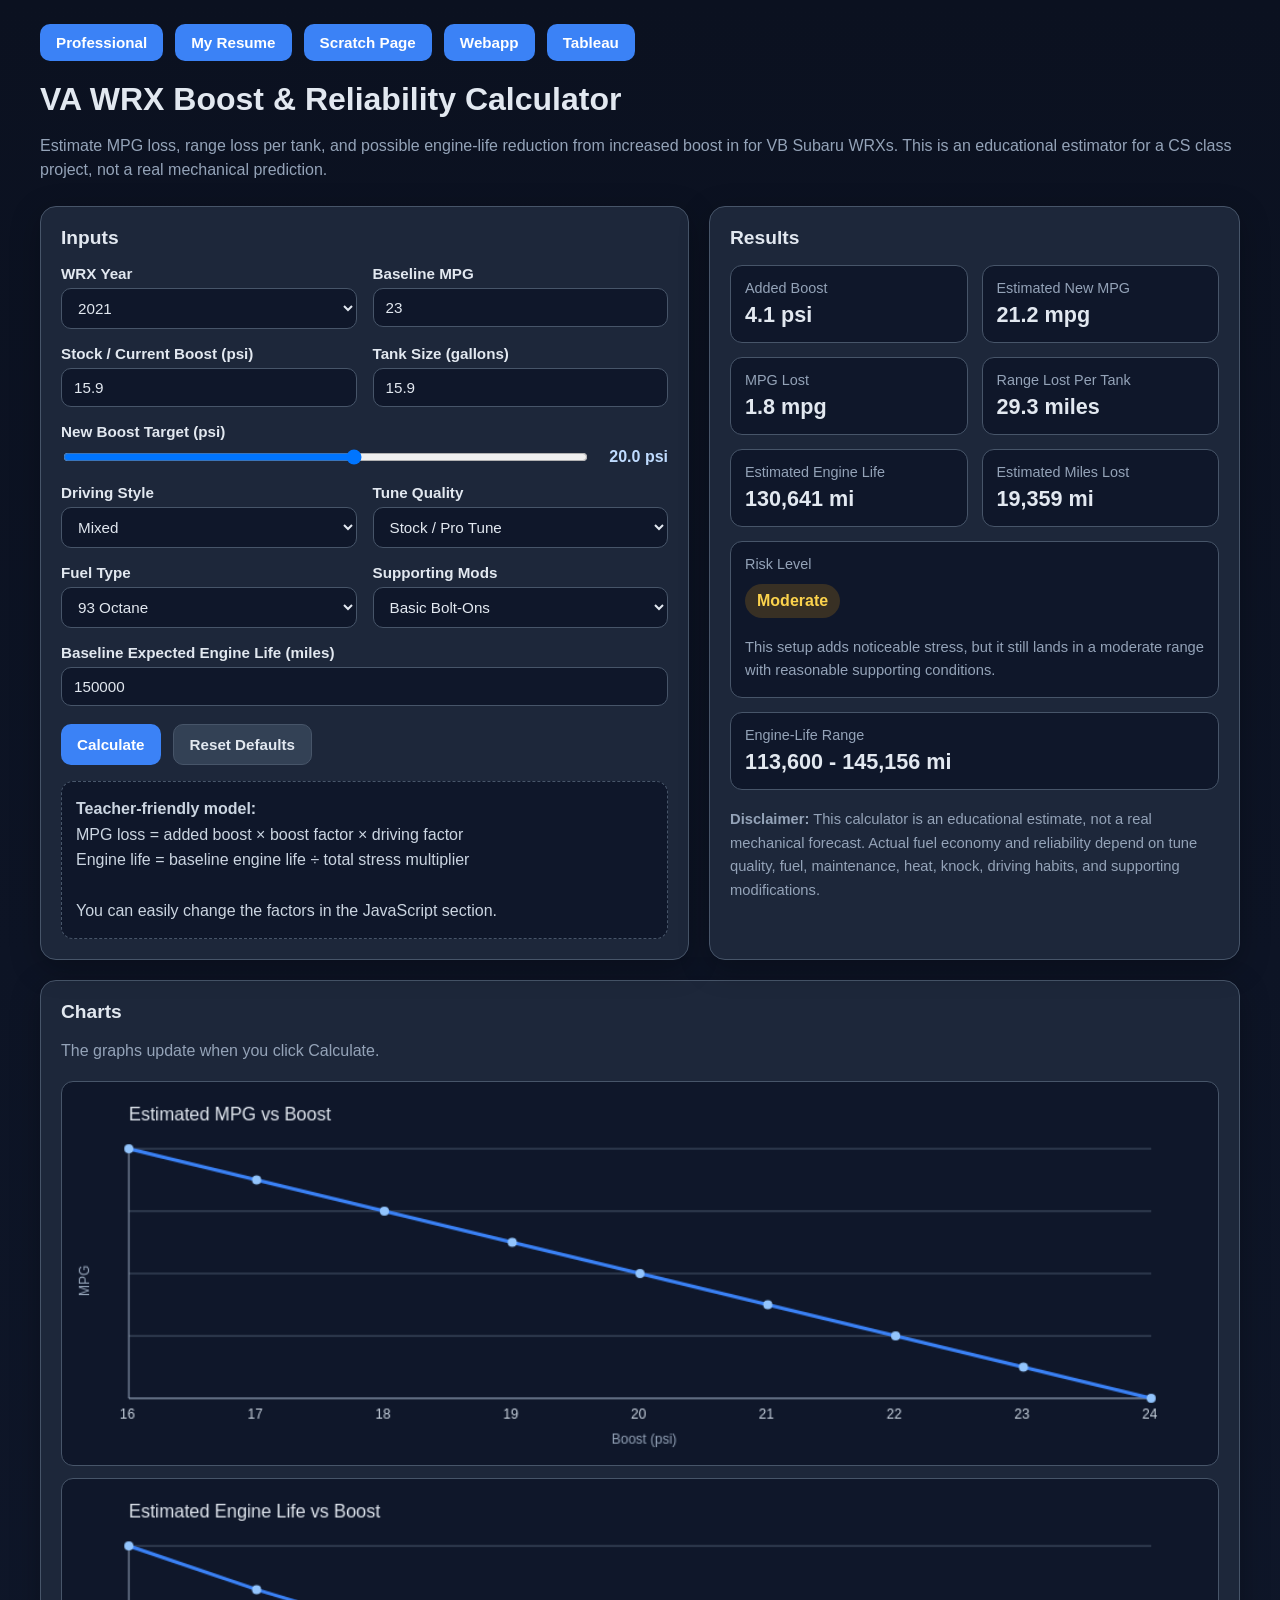
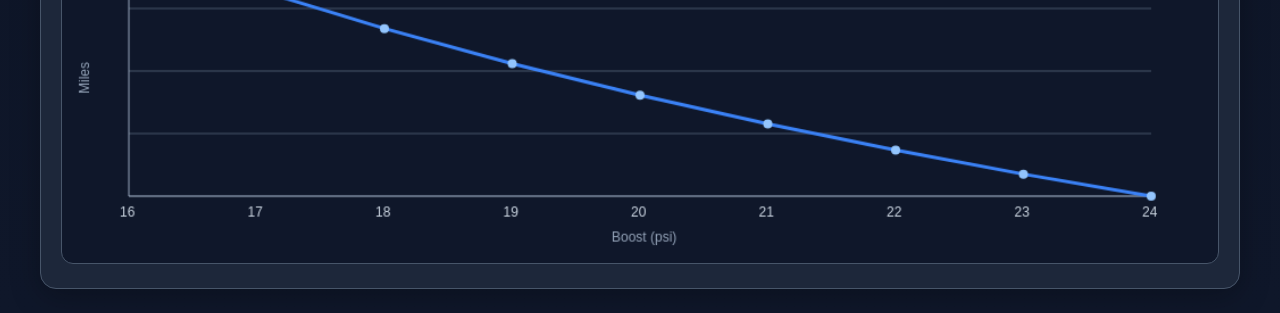
==== webapp.html @ c3db2ddc "Add files via upload" ====
<!DOCTYPE html>
<html lang="en">
<head>
  <meta charset="UTF-8" />
  <meta name="viewport" content="width=device-width, initial-scale=1.0" />
  <title>VA WRX Boost Cost Calculator</title>
  <link rel="stylesheet" href="css/mycustomstyles_2.css">
  <style>
    :root {
      --bg: #0f172a;
      --panel: #1e293b;
      --panel-2: #334155;
      --text: #e2e8f0;
      --muted: #94a3b8;
      --accent: #3b82f6;
      --good: #22c55e;
      --warn: #f59e0b;
      --bad: #ef4444;
      --border: #475569;
    }

    * {
      box-sizing: border-box;
    }

    body {
      margin: 0;
      font-family: Arial, Helvetica, sans-serif;
      background: linear-gradient(180deg, #0b1120, #0f172a);
      color: var(--text);
      padding: 24px;
    }

    .container {
      max-width: 1200px;
      margin: 0 auto;
    }

    h1 {
      margin: 0 0 8px;
      font-size: 2rem;
    }

    .subtitle {
      color: var(--muted);
      margin-bottom: 24px;
      line-height: 1.5;
    }

    .grid {
      display: grid;
      grid-template-columns: 1.1fr 0.9fr;
      gap: 20px;
    }

    .card {
      background: rgba(30, 41, 59, 0.95);
      border: 1px solid var(--border);
      border-radius: 16px;
      padding: 20px;
      box-shadow: 0 8px 30px rgba(0, 0, 0, 0.25);
    }

    .card h2 {
      margin-top: 0;
      font-size: 1.2rem;
    }

    .form-grid {
      display: grid;
      grid-template-columns: 1fr 1fr;
      gap: 16px;
    }

    label {
      display: block;
      font-weight: bold;
      margin-bottom: 6px;
      font-size: 0.95rem;
    }

    input, select {
      width: 100%;
      padding: 10px 12px;
      border-radius: 10px;
      border: 1px solid var(--border);
      background: #0f172a;
      color: var(--text);
      font-size: 0.95rem;
    }

    input[type="range"] {
      padding: 0;
    }

    .full-width {
      grid-column: 1 / -1;
    }

    .range-wrap {
      display: grid;
      grid-template-columns: 1fr auto;
      gap: 12px;
      align-items: center;
    }

    .range-value {
      min-width: 70px;
      text-align: right;
      font-weight: bold;
      color: #bfdbfe;
    }

    .button-row {
      display: flex;
      gap: 12px;
      margin-top: 18px;
      flex-wrap: wrap;
    }

    button {
      border: none;
      border-radius: 10px;
      padding: 11px 16px;
      font-size: 0.95rem;
      cursor: pointer;
      font-weight: bold;
    }

    .primary {
      background: var(--accent);
      color: white;
    }

    .secondary {
      background: var(--panel-2);
      color: var(--text);
      border: 1px solid var(--border);
    }

    .results-grid {
      display: grid;
      grid-template-columns: 1fr 1fr;
      gap: 14px;
    }

    .result-box {
      background: #0f172a;
      border: 1px solid var(--border);
      border-radius: 12px;
      padding: 14px;
    }

    .result-label {
      color: var(--muted);
      font-size: 0.9rem;
      margin-bottom: 6px;
    }

    .result-value {
      font-size: 1.35rem;
      font-weight: bold;
    }

    .risk-pill {
      display: inline-block;
      padding: 8px 12px;
      border-radius: 999px;
      font-weight: bold;
      margin-top: 6px;
    }

    .risk-low { background: rgba(34, 197, 94, 0.18); color: #86efac; }
    .risk-moderate { background: rgba(245, 158, 11, 0.18); color: #fcd34d; }
    .risk-high { background: rgba(249, 115, 22, 0.18); color: #fdba74; }
    .risk-severe { background: rgba(239, 68, 68, 0.18); color: #fca5a5; }

    .chart-card {
      margin-top: 20px;
    }

    canvas {
      width: 100%;
      background: #0f172a;
      border: 1px solid var(--border);
      border-radius: 12px;
      padding: 10px;
      margin-top: 8px;
    }

    .note {
      margin-top: 18px;
      color: var(--muted);
      line-height: 1.6;
      font-size: 0.92rem;
    }

    .formula {
      margin-top: 16px;
      padding: 14px;
      border-radius: 12px;
      background: rgba(15, 23, 42, 0.9);
      border: 1px dashed var(--border);
      color: #cbd5e1;
      line-height: 1.6;
    }

    @media (max-width: 900px) {
      .grid,
      .form-grid,
      .results-grid {
        grid-template-columns: 1fr;
      }
    }

    .nav-buttons {
    display: flex;
    gap: 12px;
    margin-bottom: 20px;
    }

    .nav-btn {
    background: #3b82f6;
    color: white;
    border: none;
    padding: 10px 16px;
    border-radius: 10px;
    font-weight: bold;
    cursor: pointer;
    transition: 0.2s;
    }

    .nav-btn:hover {
    background: #2563eb;
    transform: translateY(-2px);
    }


  </style>
</head>
<body>
  <div class="container">
    <div class="nav-buttons">
        <a href="index.html">
            <button class="nav-btn">Professional</button>            
        </a>

        <a href="myresume.html">
            <button class="nav-btn">My Resume</button>
        </a>

        <a href="Scratch.html">
            <button class="nav-btn">Scratch Page</button>
        </a>

        <a href="#">
            <button class="nav-btn">Webapp</button>
        </a>

        <a href="tableau_page.html">
             <button class="nav-btn">Tableau</button>
        </a>

        
        <br><br>
    </div>
    <h1>VA WRX Boost & Reliability Calculator</h1>
    <p class="subtitle">
      Estimate MPG loss, range loss per tank, and possible engine-life reduction from increased boost in for VB Subaru WRXs.
      This is an educational estimator for a CS class project, not a real mechanical prediction.
    </p>

    <div class="grid">
      <section class="card">
        <h2>Inputs</h2>
        <div class="form-grid">
          <div>
            <label for="year">WRX Year</label>
            <select id="year">
              <option value="2015">2015</option>
              <option value="2016">2016</option>
              <option value="2017">2017</option>
              <option value="2018">2018</option>
              <option value="2019">2019</option>
              <option value="2020">2020</option>
              <option value="2021" selected>2021</option>
            </select>
          </div>

          <div>
            <label for="baselineMpg">Baseline MPG</label>
            <input id="baselineMpg" type="number" step="0.1" value="23" />
          </div>

          <div>
            <label for="stockBoost">Stock / Current Boost (psi)</label>
            <input id="stockBoost" type="number" step="0.1" value="15.9" />
          </div>

          <div>
            <label for="tankSize">Tank Size (gallons)</label>
            <input id="tankSize" type="number" step="0.1" value="15.9" />
          </div>

          <div class="full-width">
            <label for="newBoost">New Boost Target (psi)</label>
            <div class="range-wrap">
              <input id="newBoost" type="range" min="10" max="28" step="0.1" value="20" />
              <div class="range-value"><span id="newBoostValue">20.0</span> psi</div>
            </div>
          </div>

          <div>
            <label for="drivingStyle">Driving Style</label>
            <select id="drivingStyle">
              <option value="conservative">Conservative</option>
              <option value="mixed" selected>Mixed</option>
              <option value="aggressive">Aggressive</option>
            </select>
          </div>

          <div>
            <label for="tuneQuality">Tune Quality</label>
            <select id="tuneQuality">
              <option value="protune" selected>Stock / Pro Tune</option>
              <option value="ots">OTS Tune</option>
              <option value="aggressive">Aggressive / Questionable Tune</option>
            </select>
          </div>

          <div>
            <label for="fuelType">Fuel Type</label>
            <select id="fuelType">
              <option value="91">91 Octane</option>
              <option value="93" selected>93 Octane</option>
              <option value="e30">E30 Blend</option>
            </select>
          </div>

          <div>
            <label for="supportMods">Supporting Mods</label>
            <select id="supportMods">
              <option value="none">None</option>
              <option value="basic" selected>Basic Bolt-Ons</option>
              <option value="full">Intercooler / Fueling Support</option>
            </select>
          </div>

          <div class="full-width">
            <label for="baseLife">Baseline Expected Engine Life (miles)</label>
            <input id="baseLife" type="number" step="1000" value="150000" />
          </div>
        </div>

        <div class="button-row">
          <button class="primary" onclick="calculate()">Calculate</button>
          <button class="secondary" onclick="resetDefaults()">Reset Defaults</button>
        </div>

        <div class="formula">
          <strong>Teacher-friendly model:</strong><br>
          MPG loss = added boost × boost factor × driving factor<br>
          Engine life = baseline engine life ÷ total stress multiplier<br><br>
          You can easily change the factors in the JavaScript section.
        </div>
      </section>

      <section class="card">
        <h2>Results</h2>
        <div class="results-grid">
          <div class="result-box">
            <div class="result-label">Added Boost</div>
            <div class="result-value" id="addedBoostOut">4.1 psi</div>
          </div>

          <div class="result-box">
            <div class="result-label">Estimated New MPG</div>
            <div class="result-value" id="newMpgOut">21.2 mpg</div>
          </div>

          <div class="result-box">
            <div class="result-label">MPG Lost</div>
            <div class="result-value" id="mpgLossOut">1.8 mpg</div>
          </div>

          <div class="result-box">
            <div class="result-label">Range Lost Per Tank</div>
            <div class="result-value" id="rangeLossOut">29.3 miles</div>
          </div>

          <div class="result-box">
            <div class="result-label">Estimated Engine Life</div>
            <div class="result-value" id="lifeOut">121,000 mi</div>
          </div>

          <div class="result-box">
            <div class="result-label">Estimated Miles Lost</div>
            <div class="result-value" id="milesLostOut">29,000 mi</div>
          </div>
        </div>

        <div class="result-box" style="margin-top:14px;">
          <div class="result-label">Risk Level</div>
          <div id="riskPill" class="risk-pill risk-moderate">Moderate</div>
          <div class="note" id="summaryText">
            This setup increases operating stress, but the reliability estimate stays in a moderate range with decent supporting conditions.
          </div>
        </div>

        <div class="result-box" style="margin-top:14px;">
          <div class="result-label">Engine-Life Range</div>
          <div class="result-value" id="lifeRangeOut">112,000 - 130,000 mi</div>
        </div>

        <div class="note">
          <strong>Disclaimer:</strong> This calculator is an educational estimate, not a real mechanical forecast.
          Actual fuel economy and reliability depend on tune quality, fuel, maintenance, heat, knock, driving habits,
          and supporting modifications.
        </div>
      </section>
    </div>

    <section class="card chart-card">
      <h2>Charts</h2>
      <p class="subtitle" style="margin-bottom:10px;">The graphs update when you click Calculate.</p>
      <canvas id="mpgChart" width="1000" height="320"></canvas>
      <canvas id="lifeChart" width="1000" height="320"></canvas>
    </section>
  </div>

  <script>
    const yearDefaults = {
      2015: { mpg: 24, boost: 15.9, tank: 15.9 },
      2016: { mpg: 23, boost: 15.9, tank: 15.9 },
      2017: { mpg: 23, boost: 15.9, tank: 15.9 },
      2018: { mpg: 23, boost: 15.9, tank: 15.9 },
      2019: { mpg: 23, boost: 15.9, tank: 15.9 },
      2020: { mpg: 23, boost: 15.9, tank: 15.9 },
      2021: { mpg: 23, boost: 15.9, tank: 15.9 }
    };

    document.getElementById('year').addEventListener('change', applyYearDefaults);
    document.getElementById('newBoost').addEventListener('input', () => {
      document.getElementById('newBoostValue').textContent = Number(document.getElementById('newBoost').value).toFixed(1);
    });

    function applyYearDefaults() {
      const year = document.getElementById('year').value;
      const preset = yearDefaults[year];
      document.getElementById('baselineMpg').value = preset.mpg;
      document.getElementById('stockBoost').value = preset.boost;
      document.getElementById('tankSize').value = preset.tank;
      calculate();
    }

    function resetDefaults() {
      document.getElementById('year').value = '2021';
      document.getElementById('baselineMpg').value = 23;
      document.getElementById('stockBoost').value = 15.9;
      document.getElementById('newBoost').value = 20;
      document.getElementById('newBoostValue').textContent = '20.0';
      document.getElementById('tankSize').value = 15.9;
      document.getElementById('drivingStyle').value = 'mixed';
      document.getElementById('tuneQuality').value = 'protune';
      document.getElementById('fuelType').value = '93';
      document.getElementById('supportMods').value = 'basic';
      document.getElementById('baseLife').value = 150000;
      calculate();
    }

    function getDrivingFactor(style) {
      if (style === 'conservative') return { mpg: 0.8, stress: 0.95 };
      if (style === 'aggressive') return { mpg: 1.35, stress: 1.2 };
      return { mpg: 1.0, stress: 1.0 };
    }

    function getTuneFactor(tune) {
      if (tune === 'protune') return 0.95;
      if (tune === 'aggressive') return 1.2;
      return 1.05;
    }

    function getFuelFactor(fuel) {
      if (fuel === '93') return 0.97;
      if (fuel === 'e30') return 0.94;
      return 1.0;
    }

    function getSupportFactor(mods) {
      if (mods === 'none') return 1.1;
      if (mods === 'full') return 0.93;
      return 1.0;
    }

    function calculateEstimate(boostValue) {
      const baselineMpg = Number(document.getElementById('baselineMpg').value);
      const stockBoost = Number(document.getElementById('stockBoost').value);
      const tankSize = Number(document.getElementById('tankSize').value);
      const drivingStyle = document.getElementById('drivingStyle').value;
      const tuneQuality = document.getElementById('tuneQuality').value;
      const fuelType = document.getElementById('fuelType').value;
      const supportMods = document.getElementById('supportMods').value;
      const baseLife = Number(document.getElementById('baseLife').value);

      const addedBoost = Math.max(0, boostValue - stockBoost);

      const boostFactor = 0.45;
      const driving = getDrivingFactor(drivingStyle);
      const mpgLoss = addedBoost * boostFactor * driving.mpg;
      const newMpg = Math.max(5, baselineMpg - mpgLoss);

      const oldRange = baselineMpg * tankSize;
      const newRange = newMpg * tankSize;
      const rangeLost = oldRange - newRange;

      const boostStress = 1 + (addedBoost * 0.06);
      const tuneFactor = getTuneFactor(tuneQuality);
      const fuelFactor = getFuelFactor(fuelType);
      const supportFactor = getSupportFactor(supportMods);
      const totalStress = boostStress * driving.stress * tuneFactor * fuelFactor * supportFactor;

      const expectedLife = Math.max(10000, baseLife / totalStress);
      const bestCaseLife = Math.max(10000, baseLife / (totalStress * 0.9));
      const worstCaseLife = Math.max(10000, baseLife / (totalStress * 1.15));
      const milesLost = Math.max(0, baseLife - expectedLife);

      return {
        addedBoost,
        mpgLoss,
        newMpg,
        rangeLost,
        expectedLife,
        bestCaseLife,
        worstCaseLife,
        milesLost,
        totalStress
      };
    }

    function formatNumber(value) {
      return Number(value).toLocaleString(undefined, { maximumFractionDigits: 0 });
    }

    function getRisk(totalStress) {
      if (totalStress < 1.1) {
        return {
          label: 'Low',
          className: 'risk-low',
          text: 'This setup stays close to baseline assumptions and appears relatively low risk in this model.'
        };
      }
      if (totalStress < 1.3) {
        return {
          label: 'Moderate',
          className: 'risk-moderate',
          text: 'This setup adds noticeable stress, but it still lands in a moderate range with reasonable supporting conditions.'
        };
      }
      if (totalStress < 1.55) {
        return {
          label: 'High',
          className: 'risk-high',
          text: 'This setup significantly increases modeled stress and may reduce long-term reliability without excellent tuning and maintenance.'
        };
      }
      return {
        label: 'Severe',
        className: 'risk-severe',
        text: 'This setup greatly increases modeled stress and suggests a major reliability penalty in this estimate.'
      };
    }

    function calculate() {
      const newBoost = Number(document.getElementById('newBoost').value);
      const result = calculateEstimate(newBoost);

      document.getElementById('addedBoostOut').textContent = result.addedBoost.toFixed(1) + ' psi';
      document.getElementById('newMpgOut').textContent = result.newMpg.toFixed(1) + ' mpg';
      document.getElementById('mpgLossOut').textContent = result.mpgLoss.toFixed(1) + ' mpg';
      document.getElementById('rangeLossOut').textContent = result.rangeLost.toFixed(1) + ' miles';
      document.getElementById('lifeOut').textContent = formatNumber(result.expectedLife) + ' mi';
      document.getElementById('milesLostOut').textContent = formatNumber(result.milesLost) + ' mi';
      document.getElementById('lifeRangeOut').textContent =
        formatNumber(result.worstCaseLife) + ' - ' + formatNumber(result.bestCaseLife) + ' mi';

      const risk = getRisk(result.totalStress);
      const pill = document.getElementById('riskPill');
      pill.textContent = risk.label;
      pill.className = 'risk-pill ' + risk.className;
      document.getElementById('summaryText').textContent = risk.text;

      drawCharts();
    }

    function drawLineChart(canvasId, values, label, suffix) {
      const canvas = document.getElementById(canvasId);
      const ctx = canvas.getContext('2d');
      const w = canvas.width;
      const h = canvas.height;
      const padding = 50;

      ctx.clearRect(0, 0, w, h);
      ctx.fillStyle = '#0f172a';
      ctx.fillRect(0, 0, w, h);

      const minY = Math.min(...values.map(v => v.y));
      const maxY = Math.max(...values.map(v => v.y));
      const yRange = Math.max(1, maxY - minY);

      ctx.strokeStyle = '#475569';
      ctx.lineWidth = 1;

      for (let i = 0; i < 5; i++) {
        const y = padding + ((h - padding * 2) / 4) * i;
        ctx.beginPath();
        ctx.moveTo(padding, y);
        ctx.lineTo(w - padding, y);
        ctx.stroke();
      }

      ctx.beginPath();
      ctx.moveTo(padding, padding);
      ctx.lineTo(padding, h - padding);
      ctx.lineTo(w - padding, h - padding);
      ctx.strokeStyle = '#94a3b8';
      ctx.stroke();

      ctx.beginPath();
      values.forEach((point, index) => {
        const x = padding + (index / (values.length - 1)) * (w - padding * 2);
        const y = h - padding - ((point.y - minY) / yRange) * (h - padding * 2);
        if (index === 0) ctx.moveTo(x, y);
        else ctx.lineTo(x, y);
      });
      ctx.strokeStyle = '#3b82f6';
      ctx.lineWidth = 3;
      ctx.stroke();

      ctx.fillStyle = '#e2e8f0';
      ctx.font = '16px Arial';
      ctx.fillText(label, padding, 25);

      ctx.font = '12px Arial';
      values.forEach((point, index) => {
        const x = padding + (index / (values.length - 1)) * (w - padding * 2);
        const y = h - padding - ((point.y - minY) / yRange) * (h - padding * 2);

        ctx.beginPath();
        ctx.arc(x, y, 4, 0, Math.PI * 2);
        ctx.fillStyle = '#93c5fd';
        ctx.fill();

        ctx.fillStyle = '#cbd5e1';
        ctx.fillText(point.x.toFixed(0), x - 8, h - padding + 18);
      });

      ctx.fillStyle = '#94a3b8';
      ctx.fillText('Boost (psi)', w / 2 - 25, h - 10);
      ctx.save();
      ctx.translate(15, h / 2 + 20);
      ctx.rotate(-Math.PI / 2);
      ctx.fillText(suffix, 0, 0);
      ctx.restore();
    }

    function drawCharts() {
      const stockBoost = Number(document.getElementById('stockBoost').value);
      const points = [];

      for (let psi = stockBoost; psi <= stockBoost + 8; psi += 1) {
        const result = calculateEstimate(psi);
        points.push({ psi, mpg: result.newMpg, life: result.expectedLife });
      }

      drawLineChart(
        'mpgChart',
        points.map(p => ({ x: p.psi, y: p.mpg })),
        'Estimated MPG vs Boost',
        'MPG'
      );

      drawLineChart(
        'lifeChart',
        points.map(p => ({ x: p.psi, y: p.life })),
        'Estimated Engine Life vs Boost',
        'Miles'
      );
    }

    calculate();
  </script>
</body>
</html>
---- css/mycustomstyles_2.css ----
.aquabackground{
    background: rgb(136, 250, 250);
}

.headspace{
    top: 5px;
    left: 5px;
}

.menubox{
    border-width: 1px;
    border-style: solid;
    padding: 3px 5px;
    background-color: #cccccc;

    text-decoration: none;
    font-weight: bold;
}

.bold{
    font-weight: bolder;
}

.italic{
    font-style: italic;
}

.fantasyfont{
    font-family: cursive;
}

.introparagraph{
    font-size: 20px;
    font-family: 'Times New Roman', Times, serif;
}

.centertext{
    text-align: center;
}

.mainparagraph{
    font-size: 15px;
    margin-left: 120px;
    margin-right: 120px;
    color: grey;
}

.header{
    height: 20px;
    background-color: grey;
    padding: 12px 5px;
}

.leftmenu{
    top: 60px;
    left: 8px;
    width: 100px;
    border: solid;
    background-color: grey;
}

.maintextarea{
    top: 25px;
    left: 400px;
}

.common{
    position: absolute;
}

.footer{
    top: 164px;
    left: 8px;
    width: 100px;
    border: solid;
    background-color: grey;
    
}

.centerYouTube{
    display: flex;
    justify-content: center;
}
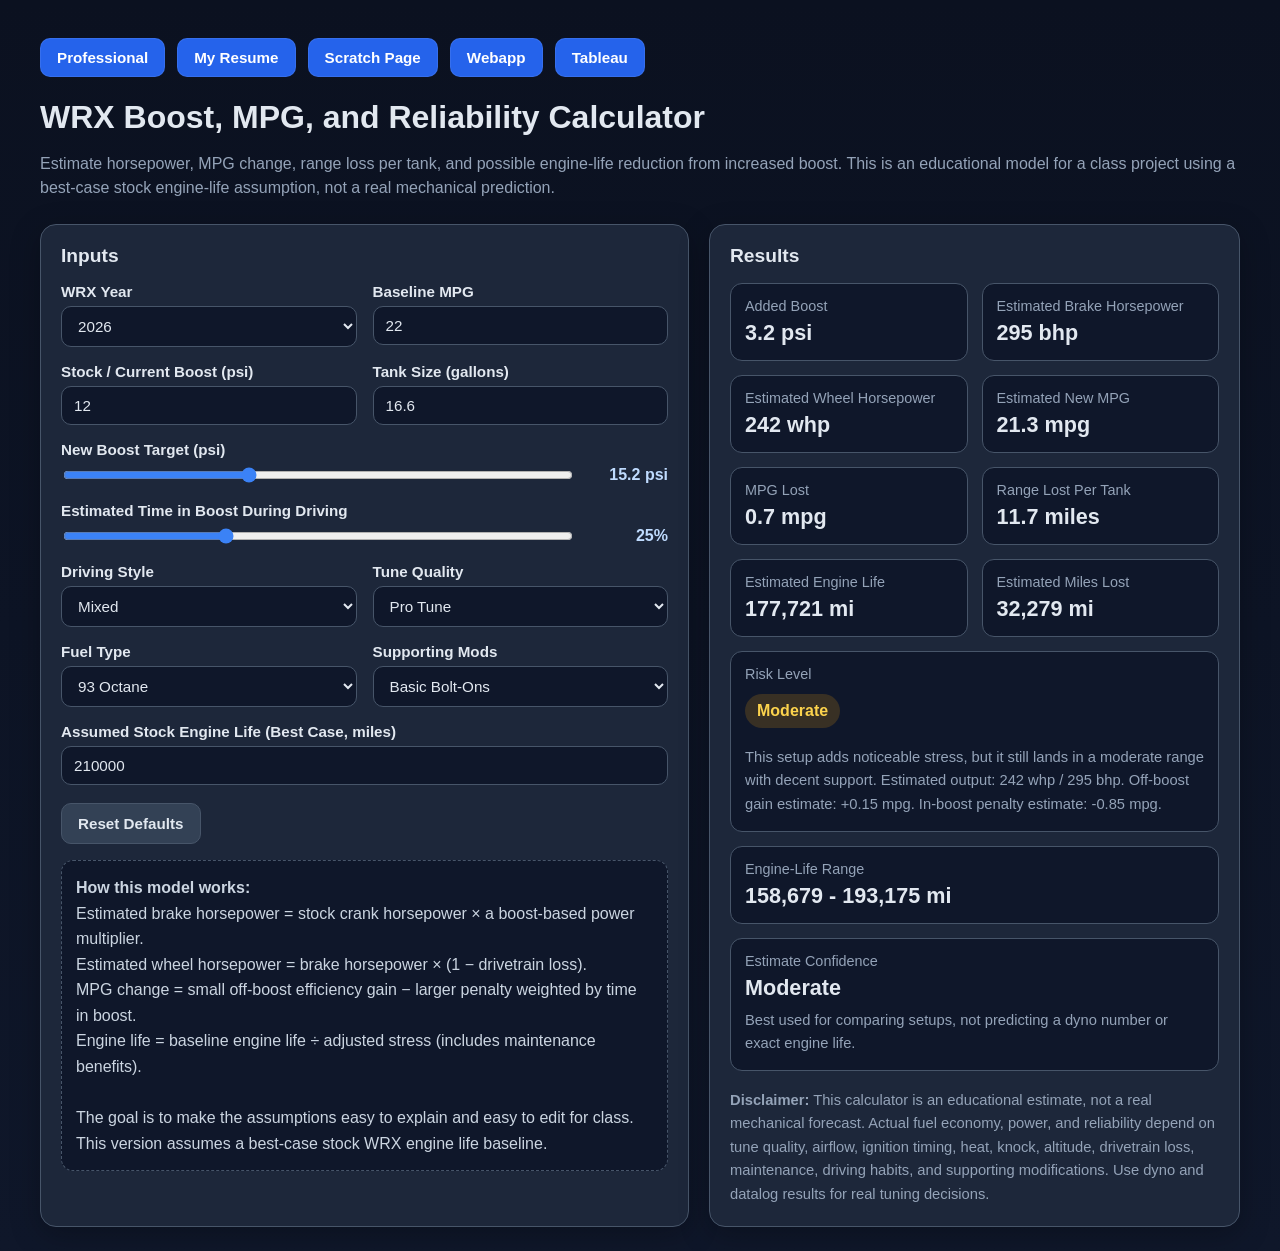
==== commit 217eac58: "Add files via upload" ====
--- a/webapp.html
+++ b/webapp.html
@@ -1,693 +1,846 @@
-<!DOCTYPE html>
-<html lang="en">
-<head>
-  <meta charset="UTF-8" />
-  <meta name="viewport" content="width=device-width, initial-scale=1.0" />
-  <title>VA WRX Boost Cost Calculator</title>
-  <link rel="stylesheet" href="css/mycustomstyles_2.css">
-  <style>
-    :root {
-      --bg: #0f172a;
-      --panel: #1e293b;
-      --panel-2: #334155;
-      --text: #e2e8f0;
-      --muted: #94a3b8;
-      --accent: #3b82f6;
-      --good: #22c55e;
-      --warn: #f59e0b;
-      --bad: #ef4444;
-      --border: #475569;
-    }
-
-    * {
-      box-sizing: border-box;
-    }
-
-    body {
-      margin: 0;
-      font-family: Arial, Helvetica, sans-serif;
-      background: linear-gradient(180deg, #0b1120, #0f172a);
-      color: var(--text);
-      padding: 24px;
-    }
-
-    .container {
-      max-width: 1200px;
-      margin: 0 auto;
-    }
-
-    h1 {
-      margin: 0 0 8px;
-      font-size: 2rem;
-    }
-
-    .subtitle {
-      color: var(--muted);
-      margin-bottom: 24px;
-      line-height: 1.5;
-    }
-
-    .grid {
-      display: grid;
-      grid-template-columns: 1.1fr 0.9fr;
-      gap: 20px;
-    }
-
-    .card {
-      background: rgba(30, 41, 59, 0.95);
-      border: 1px solid var(--border);
-      border-radius: 16px;
-      padding: 20px;
-      box-shadow: 0 8px 30px rgba(0, 0, 0, 0.25);
-    }
-
-    .card h2 {
-      margin-top: 0;
-      font-size: 1.2rem;
-    }
-
-    .form-grid {
-      display: grid;
-      grid-template-columns: 1fr 1fr;
-      gap: 16px;
-    }
-
-    label {
-      display: block;
-      font-weight: bold;
-      margin-bottom: 6px;
-      font-size: 0.95rem;
-    }
-
-    input, select {
-      width: 100%;
-      padding: 10px 12px;
-      border-radius: 10px;
-      border: 1px solid var(--border);
-      background: #0f172a;
-      color: var(--text);
-      font-size: 0.95rem;
-    }
-
-    input[type="range"] {
-      padding: 0;
-    }
-
-    .full-width {
-      grid-column: 1 / -1;
-    }
-
-    .range-wrap {
-      display: grid;
-      grid-template-columns: 1fr auto;
-      gap: 12px;
-      align-items: center;
-    }
-
-    .range-value {
-      min-width: 70px;
-      text-align: right;
-      font-weight: bold;
-      color: #bfdbfe;
-    }
-
-    .button-row {
-      display: flex;
-      gap: 12px;
-      margin-top: 18px;
-      flex-wrap: wrap;
-    }
-
-    button {
-      border: none;
-      border-radius: 10px;
-      padding: 11px 16px;
-      font-size: 0.95rem;
-      cursor: pointer;
-      font-weight: bold;
-    }
-
-    .primary {
-      background: var(--accent);
-      color: white;
-    }
-
-    .secondary {
-      background: var(--panel-2);
-      color: var(--text);
-      border: 1px solid var(--border);
-    }
-
-    .results-grid {
-      display: grid;
-      grid-template-columns: 1fr 1fr;
-      gap: 14px;
-    }
-
-    .result-box {
-      background: #0f172a;
-      border: 1px solid var(--border);
-      border-radius: 12px;
-      padding: 14px;
-    }
-
-    .result-label {
-      color: var(--muted);
-      font-size: 0.9rem;
-      margin-bottom: 6px;
-    }
-
-    .result-value {
-      font-size: 1.35rem;
-      font-weight: bold;
-    }
-
-    .risk-pill {
-      display: inline-block;
-      padding: 8px 12px;
-      border-radius: 999px;
-      font-weight: bold;
-      margin-top: 6px;
-    }
-
-    .risk-low { background: rgba(34, 197, 94, 0.18); color: #86efac; }
-    .risk-moderate { background: rgba(245, 158, 11, 0.18); color: #fcd34d; }
-    .risk-high { background: rgba(249, 115, 22, 0.18); color: #fdba74; }
-    .risk-severe { background: rgba(239, 68, 68, 0.18); color: #fca5a5; }
-
-    .chart-card {
-      margin-top: 20px;
-    }
-
-    canvas {
-      width: 100%;
-      background: #0f172a;
-      border: 1px solid var(--border);
-      border-radius: 12px;
-      padding: 10px;
-      margin-top: 8px;
-    }
-
-    .note {
-      margin-top: 18px;
-      color: var(--muted);
-      line-height: 1.6;
-      font-size: 0.92rem;
-    }
-
-    .formula {
-      margin-top: 16px;
-      padding: 14px;
-      border-radius: 12px;
-      background: rgba(15, 23, 42, 0.9);
-      border: 1px dashed var(--border);
-      color: #cbd5e1;
-      line-height: 1.6;
-    }
-
-    @media (max-width: 900px) {
-      .grid,
-      .form-grid,
-      .results-grid {
-        grid-template-columns: 1fr;
-      }
-    }
-
-    .nav-buttons {
-    display: flex;
-    gap: 12px;
-    margin-bottom: 20px;
-    }
-
-    .nav-btn {
-    background: #3b82f6;
-    color: white;
-    border: none;
-    padding: 10px 16px;
-    border-radius: 10px;
-    font-weight: bold;
-    cursor: pointer;
-    transition: 0.2s;
-    }
-
-    .nav-btn:hover {
-    background: #2563eb;
-    transform: translateY(-2px);
-    }
-
-
-  </style>
-</head>
-<body>
-  <div class="container">
-    <div class="nav-buttons">
-        <a href="index.html">
-            <button class="nav-btn">Professional</button>            
-        </a>
-
-        <a href="myresume.html">
-            <button class="nav-btn">My Resume</button>
-        </a>
-
-        <a href="Scratch.html">
-            <button class="nav-btn">Scratch Page</button>
-        </a>
-
-        <a href="#">
-            <button class="nav-btn">Webapp</button>
-        </a>
-
-        <a href="tableau_page.html">
-             <button class="nav-btn">Tableau</button>
-        </a>
-
-        
-        <br><br>
-    </div>
-    <h1>VA WRX Boost & Reliability Calculator</h1>
-    <p class="subtitle">
-      Estimate MPG loss, range loss per tank, and possible engine-life reduction from increased boost in for VB Subaru WRXs.
-      This is an educational estimator for a CS class project, not a real mechanical prediction.
-    </p>
-
-    <div class="grid">
-      <section class="card">
-        <h2>Inputs</h2>
-        <div class="form-grid">
-          <div>
-            <label for="year">WRX Year</label>
-            <select id="year">
-              <option value="2015">2015</option>
-              <option value="2016">2016</option>
-              <option value="2017">2017</option>
-              <option value="2018">2018</option>
-              <option value="2019">2019</option>
-              <option value="2020">2020</option>
-              <option value="2021" selected>2021</option>
-            </select>
-          </div>
-
-          <div>
-            <label for="baselineMpg">Baseline MPG</label>
-            <input id="baselineMpg" type="number" step="0.1" value="23" />
-          </div>
-
-          <div>
-            <label for="stockBoost">Stock / Current Boost (psi)</label>
-            <input id="stockBoost" type="number" step="0.1" value="15.9" />
-          </div>
-
-          <div>
-            <label for="tankSize">Tank Size (gallons)</label>
-            <input id="tankSize" type="number" step="0.1" value="15.9" />
-          </div>
-
-          <div class="full-width">
-            <label for="newBoost">New Boost Target (psi)</label>
-            <div class="range-wrap">
-              <input id="newBoost" type="range" min="10" max="28" step="0.1" value="20" />
-              <div class="range-value"><span id="newBoostValue">20.0</span> psi</div>
-            </div>
-          </div>
-
-          <div>
-            <label for="drivingStyle">Driving Style</label>
-            <select id="drivingStyle">
-              <option value="conservative">Conservative</option>
-              <option value="mixed" selected>Mixed</option>
-              <option value="aggressive">Aggressive</option>
-            </select>
-          </div>
-
-          <div>
-            <label for="tuneQuality">Tune Quality</label>
-            <select id="tuneQuality">
-              <option value="protune" selected>Stock / Pro Tune</option>
-              <option value="ots">OTS Tune</option>
-              <option value="aggressive">Aggressive / Questionable Tune</option>
-            </select>
-          </div>
-
-          <div>
-            <label for="fuelType">Fuel Type</label>
-            <select id="fuelType">
-              <option value="91">91 Octane</option>
-              <option value="93" selected>93 Octane</option>
-              <option value="e30">E30 Blend</option>
-            </select>
-          </div>
-
-          <div>
-            <label for="supportMods">Supporting Mods</label>
-            <select id="supportMods">
-              <option value="none">None</option>
-              <option value="basic" selected>Basic Bolt-Ons</option>
-              <option value="full">Intercooler / Fueling Support</option>
-            </select>
-          </div>
-
-          <div class="full-width">
-            <label for="baseLife">Baseline Expected Engine Life (miles)</label>
-            <input id="baseLife" type="number" step="1000" value="150000" />
-          </div>
-        </div>
-
-        <div class="button-row">
-          <button class="primary" onclick="calculate()">Calculate</button>
-          <button class="secondary" onclick="resetDefaults()">Reset Defaults</button>
-        </div>
-
-        <div class="formula">
-          <strong>Teacher-friendly model:</strong><br>
-          MPG loss = added boost × boost factor × driving factor<br>
-          Engine life = baseline engine life ÷ total stress multiplier<br><br>
-          You can easily change the factors in the JavaScript section.
-        </div>
-      </section>
-
-      <section class="card">
-        <h2>Results</h2>
-        <div class="results-grid">
-          <div class="result-box">
-            <div class="result-label">Added Boost</div>
-            <div class="result-value" id="addedBoostOut">4.1 psi</div>
-          </div>
-
-          <div class="result-box">
-            <div class="result-label">Estimated New MPG</div>
-            <div class="result-value" id="newMpgOut">21.2 mpg</div>
-          </div>
-
-          <div class="result-box">
-            <div class="result-label">MPG Lost</div>
-            <div class="result-value" id="mpgLossOut">1.8 mpg</div>
-          </div>
-
-          <div class="result-box">
-            <div class="result-label">Range Lost Per Tank</div>
-            <div class="result-value" id="rangeLossOut">29.3 miles</div>
-          </div>
-
-          <div class="result-box">
-            <div class="result-label">Estimated Engine Life</div>
-            <div class="result-value" id="lifeOut">121,000 mi</div>
-          </div>
-
-          <div class="result-box">
-            <div class="result-label">Estimated Miles Lost</div>
-            <div class="result-value" id="milesLostOut">29,000 mi</div>
-          </div>
-        </div>
-
-        <div class="result-box" style="margin-top:14px;">
-          <div class="result-label">Risk Level</div>
-          <div id="riskPill" class="risk-pill risk-moderate">Moderate</div>
-          <div class="note" id="summaryText">
-            This setup increases operating stress, but the reliability estimate stays in a moderate range with decent supporting conditions.
-          </div>
-        </div>
-
-        <div class="result-box" style="margin-top:14px;">
-          <div class="result-label">Engine-Life Range</div>
-          <div class="result-value" id="lifeRangeOut">112,000 - 130,000 mi</div>
-        </div>
-
-        <div class="note">
-          <strong>Disclaimer:</strong> This calculator is an educational estimate, not a real mechanical forecast.
-          Actual fuel economy and reliability depend on tune quality, fuel, maintenance, heat, knock, driving habits,
-          and supporting modifications.
-        </div>
-      </section>
-    </div>
-
-    <section class="card chart-card">
-      <h2>Charts</h2>
-      <p class="subtitle" style="margin-bottom:10px;">The graphs update when you click Calculate.</p>
-      <canvas id="mpgChart" width="1000" height="320"></canvas>
-      <canvas id="lifeChart" width="1000" height="320"></canvas>
-    </section>
-  </div>
-
-  <script>
-    const yearDefaults = {
-      2015: { mpg: 24, boost: 15.9, tank: 15.9 },
-      2016: { mpg: 23, boost: 15.9, tank: 15.9 },
-      2017: { mpg: 23, boost: 15.9, tank: 15.9 },
-      2018: { mpg: 23, boost: 15.9, tank: 15.9 },
-      2019: { mpg: 23, boost: 15.9, tank: 15.9 },
-      2020: { mpg: 23, boost: 15.9, tank: 15.9 },
-      2021: { mpg: 23, boost: 15.9, tank: 15.9 }
-    };
-
-    document.getElementById('year').addEventListener('change', applyYearDefaults);
-    document.getElementById('newBoost').addEventListener('input', () => {
-      document.getElementById('newBoostValue').textContent = Number(document.getElementById('newBoost').value).toFixed(1);
-    });
-
-    function applyYearDefaults() {
-      const year = document.getElementById('year').value;
-      const preset = yearDefaults[year];
-      document.getElementById('baselineMpg').value = preset.mpg;
-      document.getElementById('stockBoost').value = preset.boost;
-      document.getElementById('tankSize').value = preset.tank;
-      calculate();
-    }
-
-    function resetDefaults() {
-      document.getElementById('year').value = '2021';
-      document.getElementById('baselineMpg').value = 23;
-      document.getElementById('stockBoost').value = 15.9;
-      document.getElementById('newBoost').value = 20;
-      document.getElementById('newBoostValue').textContent = '20.0';
-      document.getElementById('tankSize').value = 15.9;
-      document.getElementById('drivingStyle').value = 'mixed';
-      document.getElementById('tuneQuality').value = 'protune';
-      document.getElementById('fuelType').value = '93';
-      document.getElementById('supportMods').value = 'basic';
-      document.getElementById('baseLife').value = 150000;
-      calculate();
-    }
-
-    function getDrivingFactor(style) {
-      if (style === 'conservative') return { mpg: 0.8, stress: 0.95 };
-      if (style === 'aggressive') return { mpg: 1.35, stress: 1.2 };
-      return { mpg: 1.0, stress: 1.0 };
-    }
-
-    function getTuneFactor(tune) {
-      if (tune === 'protune') return 0.95;
-      if (tune === 'aggressive') return 1.2;
-      return 1.05;
-    }
-
-    function getFuelFactor(fuel) {
-      if (fuel === '93') return 0.97;
-      if (fuel === 'e30') return 0.94;
-      return 1.0;
-    }
-
-    function getSupportFactor(mods) {
-      if (mods === 'none') return 1.1;
-      if (mods === 'full') return 0.93;
-      return 1.0;
-    }
-
-    function calculateEstimate(boostValue) {
-      const baselineMpg = Number(document.getElementById('baselineMpg').value);
-      const stockBoost = Number(document.getElementById('stockBoost').value);
-      const tankSize = Number(document.getElementById('tankSize').value);
-      const drivingStyle = document.getElementById('drivingStyle').value;
-      const tuneQuality = document.getElementById('tuneQuality').value;
-      const fuelType = document.getElementById('fuelType').value;
-      const supportMods = document.getElementById('supportMods').value;
-      const baseLife = Number(document.getElementById('baseLife').value);
-
-      const addedBoost = Math.max(0, boostValue - stockBoost);
-
-      const boostFactor = 0.45;
-      const driving = getDrivingFactor(drivingStyle);
-      const mpgLoss = addedBoost * boostFactor * driving.mpg;
-      const newMpg = Math.max(5, baselineMpg - mpgLoss);
-
-      const oldRange = baselineMpg * tankSize;
-      const newRange = newMpg * tankSize;
-      const rangeLost = oldRange - newRange;
-
-      const boostStress = 1 + (addedBoost * 0.06);
-      const tuneFactor = getTuneFactor(tuneQuality);
-      const fuelFactor = getFuelFactor(fuelType);
-      const supportFactor = getSupportFactor(supportMods);
-      const totalStress = boostStress * driving.stress * tuneFactor * fuelFactor * supportFactor;
-
-      const expectedLife = Math.max(10000, baseLife / totalStress);
-      const bestCaseLife = Math.max(10000, baseLife / (totalStress * 0.9));
-      const worstCaseLife = Math.max(10000, baseLife / (totalStress * 1.15));
-      const milesLost = Math.max(0, baseLife - expectedLife);
-
-      return {
-        addedBoost,
-        mpgLoss,
-        newMpg,
-        rangeLost,
-        expectedLife,
-        bestCaseLife,
-        worstCaseLife,
-        milesLost,
-        totalStress
-      };
-    }
-
-    function formatNumber(value) {
-      return Number(value).toLocaleString(undefined, { maximumFractionDigits: 0 });
-    }
-
-    function getRisk(totalStress) {
-      if (totalStress < 1.1) {
-        return {
-          label: 'Low',
-          className: 'risk-low',
-          text: 'This setup stays close to baseline assumptions and appears relatively low risk in this model.'
-        };
-      }
-      if (totalStress < 1.3) {
-        return {
-          label: 'Moderate',
-          className: 'risk-moderate',
-          text: 'This setup adds noticeable stress, but it still lands in a moderate range with reasonable supporting conditions.'
-        };
-      }
-      if (totalStress < 1.55) {
-        return {
-          label: 'High',
-          className: 'risk-high',
-          text: 'This setup significantly increases modeled stress and may reduce long-term reliability without excellent tuning and maintenance.'
-        };
-      }
-      return {
-        label: 'Severe',
-        className: 'risk-severe',
-        text: 'This setup greatly increases modeled stress and suggests a major reliability penalty in this estimate.'
-      };
-    }
-
-    function calculate() {
-      const newBoost = Number(document.getElementById('newBoost').value);
-      const result = calculateEstimate(newBoost);
-
-      document.getElementById('addedBoostOut').textContent = result.addedBoost.toFixed(1) + ' psi';
-      document.getElementById('newMpgOut').textContent = result.newMpg.toFixed(1) + ' mpg';
-      document.getElementById('mpgLossOut').textContent = result.mpgLoss.toFixed(1) + ' mpg';
-      document.getElementById('rangeLossOut').textContent = result.rangeLost.toFixed(1) + ' miles';
-      document.getElementById('lifeOut').textContent = formatNumber(result.expectedLife) + ' mi';
-      document.getElementById('milesLostOut').textContent = formatNumber(result.milesLost) + ' mi';
-      document.getElementById('lifeRangeOut').textContent =
-        formatNumber(result.worstCaseLife) + ' - ' + formatNumber(result.bestCaseLife) + ' mi';
-
-      const risk = getRisk(result.totalStress);
-      const pill = document.getElementById('riskPill');
-      pill.textContent = risk.label;
-      pill.className = 'risk-pill ' + risk.className;
-      document.getElementById('summaryText').textContent = risk.text;
-
-      drawCharts();
-    }
-
-    function drawLineChart(canvasId, values, label, suffix) {
-      const canvas = document.getElementById(canvasId);
-      const ctx = canvas.getContext('2d');
-      const w = canvas.width;
-      const h = canvas.height;
-      const padding = 50;
-
-      ctx.clearRect(0, 0, w, h);
-      ctx.fillStyle = '#0f172a';
-      ctx.fillRect(0, 0, w, h);
-
-      const minY = Math.min(...values.map(v => v.y));
-      const maxY = Math.max(...values.map(v => v.y));
-      const yRange = Math.max(1, maxY - minY);
-
-      ctx.strokeStyle = '#475569';
-      ctx.lineWidth = 1;
-
-      for (let i = 0; i < 5; i++) {
-        const y = padding + ((h - padding * 2) / 4) * i;
-        ctx.beginPath();
-        ctx.moveTo(padding, y);
-        ctx.lineTo(w - padding, y);
-        ctx.stroke();
-      }
-
-      ctx.beginPath();
-      ctx.moveTo(padding, padding);
-      ctx.lineTo(padding, h - padding);
-      ctx.lineTo(w - padding, h - padding);
-      ctx.strokeStyle = '#94a3b8';
-      ctx.stroke();
-
-      ctx.beginPath();
-      values.forEach((point, index) => {
-        const x = padding + (index / (values.length - 1)) * (w - padding * 2);
-        const y = h - padding - ((point.y - minY) / yRange) * (h - padding * 2);
-        if (index === 0) ctx.moveTo(x, y);
-        else ctx.lineTo(x, y);
-      });
-      ctx.strokeStyle = '#3b82f6';
-      ctx.lineWidth = 3;
-      ctx.stroke();
-
-      ctx.fillStyle = '#e2e8f0';
-      ctx.font = '16px Arial';
-      ctx.fillText(label, padding, 25);
-
-      ctx.font = '12px Arial';
-      values.forEach((point, index) => {
-        const x = padding + (index / (values.length - 1)) * (w - padding * 2);
-        const y = h - padding - ((point.y - minY) / yRange) * (h - padding * 2);
-
-        ctx.beginPath();
-        ctx.arc(x, y, 4, 0, Math.PI * 2);
-        ctx.fillStyle = '#93c5fd';
-        ctx.fill();
-
-        ctx.fillStyle = '#cbd5e1';
-        ctx.fillText(point.x.toFixed(0), x - 8, h - padding + 18);
-      });
-
-      ctx.fillStyle = '#94a3b8';
-      ctx.fillText('Boost (psi)', w / 2 - 25, h - 10);
-      ctx.save();
-      ctx.translate(15, h / 2 + 20);
-      ctx.rotate(-Math.PI / 2);
-      ctx.fillText(suffix, 0, 0);
-      ctx.restore();
-    }
-
-    function drawCharts() {
-      const stockBoost = Number(document.getElementById('stockBoost').value);
-      const points = [];
-
-      for (let psi = stockBoost; psi <= stockBoost + 8; psi += 1) {
-        const result = calculateEstimate(psi);
-        points.push({ psi, mpg: result.newMpg, life: result.expectedLife });
-      }
-
-      drawLineChart(
-        'mpgChart',
-        points.map(p => ({ x: p.psi, y: p.mpg })),
-        'Estimated MPG vs Boost',
-        'MPG'
-      );
-
-      drawLineChart(
-        'lifeChart',
-        points.map(p => ({ x: p.psi, y: p.life })),
-        'Estimated Engine Life vs Boost',
-        'Miles'
-      );
-    }
-
-    calculate();
-  </script>
-</body>
-</html>
+<!DOCTYPE html>
+<html lang="en">
+<head>
+  <meta charset="UTF-8" />
+  <meta name="viewport" content="width=device-width, initial-scale=1.0" />
+  <title>WRX Boost, MPG, and Reliability Calculator</title>
+  <style>
+    :root {
+      --bg: #0f172a;
+      --panel: #1e293b;
+      --panel-2: #334155;
+      --text: #e2e8f0;
+      --muted: #94a3b8;
+      --accent: #3b82f6;
+      --good: #22c55e;
+      --warn: #f59e0b;
+      --bad: #ef4444;
+      --border: #475569;
+    }
+
+    * { box-sizing: border-box; }
+
+    body {
+      margin: 0;
+      font-family: Arial, Helvetica, sans-serif;
+      background: linear-gradient(180deg, #0b1120, #0f172a);
+      color: var(--text);
+      padding: 24px;
+    }
+
+    .container {
+      max-width: 1200px;
+      margin: 0 auto;
+    }
+
+    h1 {
+      margin: 0 0 8px;
+      font-size: 2rem;
+    }
+
+    .subtitle {
+      color: var(--muted);
+      margin-bottom: 24px;
+      line-height: 1.5;
+    }
+
+    .nav-buttons {
+      display: flex;
+      gap: 12px;
+      margin: 14px 0 22px;
+      flex-wrap: wrap;
+    }
+
+    .nav-btn {
+      display: inline-block;
+      text-decoration: none;
+      background: #2563eb;
+      color: white;
+      padding: 10px 16px;
+      border-radius: 10px;
+      font-weight: bold;
+      border: 1px solid rgba(255,255,255,0.08);
+      transition: 0.2s;
+    }
+
+    .nav-btn:hover {
+      transform: translateY(-2px);
+      background: #1d4ed8;
+    }
+
+    .grid {
+      display: grid;
+      grid-template-columns: 1.1fr 0.9fr;
+      gap: 20px;
+    }
+
+    .card {
+      background: rgba(30, 41, 59, 0.95);
+      border: 1px solid var(--border);
+      border-radius: 16px;
+      padding: 20px;
+      box-shadow: 0 8px 30px rgba(0, 0, 0, 0.25);
+    }
+
+    .card h2 {
+      margin-top: 0;
+      font-size: 1.2rem;
+    }
+
+    .form-grid {
+      display: grid;
+      grid-template-columns: 1fr 1fr;
+      gap: 16px;
+    }
+
+    label {
+      display: block;
+      font-weight: bold;
+      margin-bottom: 6px;
+      font-size: 0.95rem;
+    }
+
+    input, select {
+      width: 100%;
+      padding: 10px 12px;
+      border-radius: 10px;
+      border: 1px solid var(--border);
+      background: #0f172a;
+      color: var(--text);
+      font-size: 0.95rem;
+    }
+
+    input[type="range"] {
+      padding: 0;
+      accent-color: var(--accent);
+    }
+
+    .full-width {
+      grid-column: 1 / -1;
+    }
+
+    .range-wrap {
+      display: grid;
+      grid-template-columns: 1fr auto;
+      gap: 12px;
+      align-items: center;
+    }
+
+    .range-value {
+      min-width: 85px;
+      text-align: right;
+      font-weight: bold;
+      color: #bfdbfe;
+    }
+
+    .button-row {
+      display: flex;
+      gap: 12px;
+      margin-top: 18px;
+      flex-wrap: wrap;
+    }
+
+    button {
+      border: none;
+      border-radius: 10px;
+      padding: 11px 16px;
+      font-size: 0.95rem;
+      cursor: pointer;
+      font-weight: bold;
+    }
+
+    .primary {
+      background: var(--accent);
+      color: white;
+    }
+
+    .secondary {
+      background: var(--panel-2);
+      color: var(--text);
+      border: 1px solid var(--border);
+    }
+
+    .results-grid {
+      display: grid;
+      grid-template-columns: 1fr 1fr;
+      gap: 14px;
+    }
+
+    .result-box {
+      background: #0f172a;
+      border: 1px solid var(--border);
+      border-radius: 12px;
+      padding: 14px;
+    }
+
+    .result-label {
+      color: var(--muted);
+      font-size: 0.9rem;
+      margin-bottom: 6px;
+    }
+
+    .result-value {
+      font-size: 1.35rem;
+      font-weight: bold;
+    }
+
+    .risk-pill {
+      display: inline-block;
+      padding: 8px 12px;
+      border-radius: 999px;
+      font-weight: bold;
+      margin-top: 6px;
+    }
+
+    .risk-low { background: rgba(34, 197, 94, 0.18); color: #86efac; }
+    .risk-moderate { background: rgba(245, 158, 11, 0.18); color: #fcd34d; }
+    .risk-high { background: rgba(249, 115, 22, 0.18); color: #fdba74; }
+    .risk-severe { background: rgba(239, 68, 68, 0.18); color: #fca5a5; }
+
+    .chart-card { margin-top: 20px; }
+
+    canvas {
+      width: 100%;
+      background: #0f172a;
+      border: 1px solid var(--border);
+      border-radius: 12px;
+      padding: 10px;
+      margin-top: 8px;
+    }
+
+    .note {
+      margin-top: 18px;
+      color: var(--muted);
+      line-height: 1.6;
+      font-size: 0.92rem;
+    }
+
+    .formula {
+      margin-top: 16px;
+      padding: 14px;
+      border-radius: 12px;
+      background: rgba(15, 23, 42, 0.9);
+      border: 1px dashed var(--border);
+      color: #cbd5e1;
+      line-height: 1.6;
+    }
+
+    @media (max-width: 900px) {
+      .grid, .form-grid, .results-grid {
+        grid-template-columns: 1fr;
+      }
+    }
+  </style>
+</head>
+<body>
+  <div class="container">
+    <div class="nav-buttons">
+        <a href="index.html">
+            <button class="nav-btn">Professional</button>            
+        </a>
+
+        <a href="myresume.html">
+            <button class="nav-btn">My Resume</button>
+        </a>
+
+        <a href="Scratch.html">
+            <button class="nav-btn">Scratch Page</button>
+        </a>
+
+        <a href="#">
+            <button class="nav-btn">Webapp</button>
+        </a>
+
+        <a href="tableau_page.html">
+             <button class="nav-btn">Tableau</button>
+        </a>
+
+        
+        <br><br>
+    </div>
+  <div class="container">
+    <h1>WRX Boost, MPG, and Reliability Calculator</h1>
+    <p class="subtitle">
+      Estimate horsepower, MPG change, range loss per tank, and possible engine-life reduction from increased boost.
+      This is an educational model for a class project using a best-case stock engine-life assumption, not a real mechanical prediction.
+    </p>
+    <div class="grid">
+      <section class="card">
+        <h2>Inputs</h2>
+        <div class="form-grid">
+          <div>
+            <label for="year">WRX Year</label>
+            <select id="year">
+              <option value="2015">2015</option>
+              <option value="2016">2016</option>
+              <option value="2017">2017</option>
+              <option value="2018">2018</option>
+              <option value="2019">2019</option>
+              <option value="2020">2020</option>
+              <option value="2021">2021</option>
+              <option value="2022">2022</option>
+              <option value="2023">2023</option>
+              <option value="2024">2024</option>
+              <option value="2025">2025</option>
+              <option value="2026" selected>2026</option>
+            </select>
+          </div>
+
+          <div>
+            <label for="baselineMpg">Baseline MPG</label>
+            <input id="baselineMpg" type="number" step="0.1" value="22" />
+          </div>
+
+          <div>
+            <label for="stockBoost">Stock / Current Boost (psi)</label>
+            <input id="stockBoost" type="number" step="0.1" value="12.0" />
+          </div>
+
+          <div>
+            <label for="tankSize">Tank Size (gallons)</label>
+            <input id="tankSize" type="number" step="0.1" value="16.6" />
+          </div>
+
+          <div class="full-width">
+            <label for="newBoost">New Boost Target (psi)</label>
+            <div class="range-wrap">
+              <input id="newBoost" type="range" min="8" max="28" step="0.1" value="15.2" />
+              <div class="range-value"><span id="newBoostValue">15.2</span> psi</div>
+            </div>
+          </div>
+
+          <div class="full-width">
+            <label for="boostUse">Estimated Time in Boost During Driving</label>
+            <div class="range-wrap">
+              <input id="boostUse" type="range" min="0" max="80" step="1" value="25" />
+              <div class="range-value"><span id="boostUseValue">25</span>%</div>
+            </div>
+          </div>
+
+          <div>
+            <label for="drivingStyle">Driving Style</label>
+            <select id="drivingStyle">
+              <option value="conservative">Conservative</option>
+              <option value="mixed" selected>Mixed</option>
+              <option value="aggressive">Aggressive</option>
+            </select>
+          </div>
+
+          <div>
+            <label for="tuneQuality">Tune Quality</label>
+            <select id="tuneQuality">
+              <option value="stock">Stock</option>
+              <option value="protune" selected>Pro Tune</option>
+              <option value="ots">OTS Tune</option>
+              <option value="aggressive">Aggressive / Questionable Tune</option>
+            </select>
+          </div>
+
+          <div>
+            <label for="fuelType">Fuel Type</label>
+            <select id="fuelType">
+              <option value="91">91 Octane</option>
+              <option value="93" selected>93 Octane</option>
+              <option value="e30">E30 Blend</option>
+            </select>
+          </div>
+
+          <div>
+            <label for="supportMods">Supporting Mods</label>
+            <select id="supportMods">
+              <option value="none">None</option>
+              <option value="basic" selected>Basic Bolt-Ons</option>
+              <option value="full">Intercooler / Fueling Support</option>
+            </select>
+          </div>
+
+          <div class="full-width">
+            <label for="baseLife">Assumed Stock Engine Life (Best Case, miles)</label>
+            <input id="baseLife" type="number" step="1000" value="210000" />
+          </div>
+        </div>
+        <div class="button-row">
+          <button id="resetBtn" class="secondary" type="button">Reset Defaults</button>
+        </div>
+        <div class="formula">
+          <strong>How this model works:</strong><br>
+          Estimated brake horsepower = stock crank horsepower × a boost-based power multiplier.<br>
+          Estimated wheel horsepower = brake horsepower × (1 − drivetrain loss).<br>
+          MPG change = small off-boost efficiency gain − larger penalty weighted by time in boost.<br>
+          Engine life = baseline engine life ÷ adjusted stress (includes maintenance benefits).<br><br>
+          The goal is to make the assumptions easy to explain and easy to edit for class. This version assumes a best-case stock WRX engine life baseline.
+        </div>
+      </section>
+
+      <section class="card">
+        <h2>Results</h2>
+        <div class="results-grid">
+          <div class="result-box">
+            <div class="result-label">Added Boost</div>
+            <div class="result-value" id="addedBoostOut">3.2 psi</div>
+          </div>
+
+          <div class="result-box">
+            <div class="result-label">Estimated Brake Horsepower</div>
+            <div class="result-value" id="bhpOut">318 bhp</div>
+          </div>
+
+          <div class="result-box">
+            <div class="result-label">Estimated Wheel Horsepower</div>
+            <div class="result-value" id="whpOut">261 whp</div>
+          </div>
+
+          <div class="result-box">
+            <div class="result-label">Estimated New MPG</div>
+            <div class="result-value" id="newMpgOut">21.4 mpg</div>
+          </div>
+
+          <div class="result-box">
+            <div class="result-label">MPG Lost</div>
+            <div class="result-value" id="mpgLossOut">0.6 mpg</div>
+          </div>
+
+          <div class="result-box">
+            <div class="result-label">Range Lost Per Tank</div>
+            <div class="result-value" id="rangeLossOut">10.0 miles</div>
+          </div>
+
+          <div class="result-box">
+            <div class="result-label">Estimated Engine Life</div>
+            <div class="result-value" id="lifeOut">122,000 mi</div>
+          </div>
+
+          <div class="result-box">
+            <div class="result-label">Estimated Miles Lost</div>
+            <div class="result-value" id="milesLostOut">28,000 mi</div>
+          </div>
+        </div>
+
+        <div class="result-box" style="margin-top:14px;">
+          <div class="result-label">Risk Level</div>
+          <div id="riskPill" class="risk-pill risk-moderate">Moderate</div>
+          <div class="note" id="summaryText">
+            This setup adds some stress, but stays in a moderate range in this model.
+          </div>
+        </div>
+
+        <div class="result-box" style="margin-top:14px;">
+          <div class="result-label">Engine-Life Range</div>
+          <div class="result-value" id="lifeRangeOut">113,000 - 132,000 mi</div>
+        </div>
+
+        <div class="result-box" style="margin-top:14px;">
+          <div class="result-label">Estimate Confidence</div>
+          <div class="result-value" id="confidenceOut">Moderate</div>
+          <div class="note" id="confidenceText" style="margin-top:8px;">
+            Best used for comparing setups, not predicting a dyno number or exact engine life.
+          </div>
+        </div>
+
+        <div class="note">
+          <strong>Disclaimer:</strong> This calculator is an educational estimate, not a real mechanical forecast.
+          Actual fuel economy, power, and reliability depend on tune quality, airflow, ignition timing, heat, knock,
+          altitude, drivetrain loss, maintenance, driving habits, and supporting modifications. Use dyno and datalog results for real tuning decisions.
+        </div>
+      </section>
+    </div>
+  </div>
+
+  <script>
+    const yearDefaults = {
+      2015: { mpg: 24, stockBoost: 15.9, tank: 15.9, bhp: 268, stockTarget: 15.9, protuneTarget: 19.0 },
+      2016: { mpg: 23, stockBoost: 15.9, tank: 15.9, bhp: 268, stockTarget: 15.9, protuneTarget: 19.0 },
+      2017: { mpg: 23, stockBoost: 15.9, tank: 15.9, bhp: 268, stockTarget: 15.9, protuneTarget: 19.0 },
+      2018: { mpg: 23, stockBoost: 15.9, tank: 15.9, bhp: 268, stockTarget: 15.9, protuneTarget: 19.0 },
+      2019: { mpg: 23, stockBoost: 15.9, tank: 15.9, bhp: 268, stockTarget: 15.9, protuneTarget: 19.0 },
+      2020: { mpg: 23, stockBoost: 15.9, tank: 15.9, bhp: 268, stockTarget: 15.9, protuneTarget: 19.0 },
+      2021: { mpg: 23, stockBoost: 15.9, tank: 15.9, bhp: 268, stockTarget: 15.9, protuneTarget: 19.0 },
+      2022: { mpg: 22, stockBoost: 12.0, tank: 16.6, bhp: 271, stockTarget: 12.0, protuneTarget: 15.2 },
+      2023: { mpg: 22, stockBoost: 12.0, tank: 16.6, bhp: 271, stockTarget: 12.0, protuneTarget: 15.2 },
+      2024: { mpg: 22, stockBoost: 12.0, tank: 16.6, bhp: 271, stockTarget: 12.0, protuneTarget: 15.2 },
+      2025: { mpg: 22, stockBoost: 12.0, tank: 16.6, bhp: 271, stockTarget: 12.0, protuneTarget: 15.2 },
+      2026: { mpg: 22, stockBoost: 12.0, tank: 16.6, bhp: 271, stockTarget: 12.0, protuneTarget: 15.2 }
+    };
+
+    const els = {
+      year: document.getElementById('year'),
+      baselineMpg: document.getElementById('baselineMpg'),
+      stockBoost: document.getElementById('stockBoost'),
+      tankSize: document.getElementById('tankSize'),
+      newBoost: document.getElementById('newBoost'),
+      newBoostValue: document.getElementById('newBoostValue'),
+      boostUse: document.getElementById('boostUse'),
+      boostUseValue: document.getElementById('boostUseValue'),
+      drivingStyle: document.getElementById('drivingStyle'),
+      tuneQuality: document.getElementById('tuneQuality'),
+      fuelType: document.getElementById('fuelType'),
+      supportMods: document.getElementById('supportMods'),
+      baseLife: document.getElementById('baseLife'),
+      resetBtn: document.getElementById('resetBtn'),
+      addedBoostOut: document.getElementById('addedBoostOut'),
+      bhpOut: document.getElementById('bhpOut'),
+      whpOut: document.getElementById('whpOut'),
+      newMpgOut: document.getElementById('newMpgOut'),
+      mpgLossOut: document.getElementById('mpgLossOut'),
+      rangeLossOut: document.getElementById('rangeLossOut'),
+      lifeOut: document.getElementById('lifeOut'),
+      milesLostOut: document.getElementById('milesLostOut'),
+      lifeRangeOut: document.getElementById('lifeRangeOut'),
+      confidenceOut: document.getElementById('confidenceOut'),
+      confidenceText: document.getElementById('confidenceText'),
+      riskPill: document.getElementById('riskPill'),
+      summaryText: document.getElementById('summaryText')
+    };
+
+    function formatNumber(value) {
+      return Number(value).toLocaleString(undefined, { maximumFractionDigits: 0 });
+    }
+
+    function getDrivingFactor(style) {
+      if (style === 'conservative') return { mpg: 0.8, stress: 0.95 };
+      if (style === 'aggressive') return { mpg: 1.35, stress: 1.2 };
+      return { mpg: 1.0, stress: 1.0 };
+    }
+
+    function getTuneFactor(tune) {
+      if (tune === 'stock') return 1.0;
+      if (tune === 'protune') return 0.95;
+      if (tune === 'aggressive') return 1.2;
+      return 1.05;
+    }
+
+    function getFuelFactor(fuel) {
+      if (fuel === '93') return 0.97;
+      if (fuel === 'e30') return 0.94;
+      return 1.0;
+    }
+
+    function getSupportFactor(mods) {
+      if (mods === 'none') return 1.1;
+      if (mods === 'full') return 0.93;
+      return 1.0;
+    }
+
+    function getRisk(totalStress) {
+      if (totalStress < 1.1) {
+        return {
+          label: 'Low',
+          className: 'risk-pill risk-low',
+          text: 'This setup stays close to baseline assumptions and appears relatively low risk in this model.'
+        };
+      }
+      if (totalStress < 1.3) {
+        return {
+          label: 'Moderate',
+          className: 'risk-pill risk-moderate',
+          text: 'This setup adds noticeable stress, but it still lands in a moderate range with decent support.'
+        };
+      }
+      if (totalStress < 1.55) {
+        return {
+          label: 'High',
+          className: 'risk-pill risk-high',
+          text: 'This setup significantly increases modeled stress and may reduce long-term reliability.'
+        };
+      }
+      return {
+        label: 'Severe',
+        className: 'risk-pill risk-severe',
+        text: 'This setup greatly increases modeled stress and suggests a major reliability penalty.'
+      };
+    }
+
+
+    function getStockBhp(year) {
+      return year >= 2022 ? 271 : 268;
+    }
+
+    function getEstimateConfidence(addedBoost, tune, fuel, mods) {
+      let score = 100;
+      if (addedBoost > 6) score -= 28;
+      else if (addedBoost > 4) score -= 18;
+      else if (addedBoost > 2) score -= 10;
+
+      if (tune === 'stock') score += 3;
+      if (tune === 'ots') score -= 8;
+      if (tune === 'aggressive') score -= 18;
+
+      if (fuel === '91') score -= 10;
+      if (fuel === 'e30') score += 4;
+
+      if (mods === 'none') score -= 8;
+      if (mods === 'full') score += 4;
+
+      score = Math.max(40, Math.min(96, score));
+
+      if (score >= 82) {
+        return {
+          label: 'Moderate–High',
+          spread: 0.06,
+          text: 'This setup stays closer to the stock calibration, so the estimate is more useful for comparison. It is still not a dyno replacement.'
+        };
+      }
+      if (score >= 68) {
+        return {
+          label: 'Moderate',
+          spread: 0.08,
+          text: 'Useful for comparing setups, but the exact numbers can move around a fair amount with tune details, temperature, and drivetrain differences.'
+        };
+      }
+      return {
+        label: 'Low–Moderate',
+        spread: 0.11,
+        text: 'Because boost, tune, fuel, or support assumptions are more aggressive here, treat the outputs as broad scenario estimates rather than likely exact results.'
+      };
+    }
+
+    function syncBoostTargetForTune() {
+      const preset = yearDefaults[els.year.value];
+      const tune = els.tuneQuality.value;
+      let target = Number(els.newBoost.value);
+
+      if (tune === 'stock') target = preset.stockTarget;
+      else if (tune === 'protune') target = preset.protuneTarget;
+
+      els.newBoost.value = target.toFixed(1);
+      els.newBoostValue.textContent = Number(els.newBoost.value).toFixed(1);
+    }
+
+    function applyYearDefaults() {
+      const preset = yearDefaults[els.year.value];
+      els.baselineMpg.value = preset.mpg;
+      els.stockBoost.value = preset.stockBoost;
+      els.tankSize.value = preset.tank;
+      syncBoostTargetForTune();
+      calculate();
+    }
+
+    function resetDefaults() {
+      els.year.value = '2026';
+      els.boostUse.value = 25;
+      els.boostUseValue.textContent = '25';
+      els.drivingStyle.value = 'mixed';
+      els.tuneQuality.value = 'protune';
+      els.fuelType.value = '93';
+      els.supportMods.value = 'basic';
+      els.baseLife.value = 210000;
+      applyYearDefaults();
+    }
+
+    function calculateEstimate(boostValue) {
+      const year = Number(els.year.value);
+      const baselineMpg = Number(els.baselineMpg.value);
+      const stockBoost = Number(els.stockBoost.value);
+      const tankSize = Number(els.tankSize.value);
+      const driving = getDrivingFactor(els.drivingStyle.value);
+      const tuneQuality = els.tuneQuality.value;
+      const fuelType = els.fuelType.value;
+      const supportMods = els.supportMods.value;
+      const boostUsePercent = Number(els.boostUse.value) / 100;
+      const baseLife = Number(els.baseLife.value);
+
+      const addedBoost = Math.max(0, boostValue - stockBoost);
+      const stockBhp = getStockBhp(year);
+
+      // Horsepower estimate:
+      // Use absolute pressure ratio instead of raw psi-to-hp. This is still simplified,
+      // but it tracks turbo behavior better than assuming each psi adds a fixed number.
+      const stockPressureRatio = (14.7 + stockBoost) / 14.7;
+      const newPressureRatio = (14.7 + boostValue) / 14.7;
+      const pressureRatioGain = newPressureRatio / stockPressureRatio;
+
+      // Exponent below 1.0 bakes in that airflow, timing, heat, and turbo efficiency
+      // usually prevent power from climbing one-for-one with pressure ratio.
+      const basePowerMultiplier = Math.pow(Math.max(0.88, pressureRatioGain), 0.74);
+
+      const tunePowerFactor = tuneQuality === 'stock' ? 0.97 : (tuneQuality === 'protune' ? 1.00 : (tuneQuality === 'ots' ? 0.98 : 1.01));
+      const fuelPowerFactor = fuelType === 'e30' ? 1.05 : (fuelType === '93' ? 1.00 : 0.97);
+      const supportPowerFactor = supportMods === 'full' ? 1.04 : (supportMods === 'basic' ? 1.00 : 0.97);
+
+      // Later VB cars often dyno a little more efficiently through the drivetrain than VA cars.
+      const drivetrainLoss = year >= 2022 ? 0.18 : 0.20;
+
+      const estimatedBhp = Math.max(stockBhp * 0.88, stockBhp * basePowerMultiplier * tunePowerFactor * fuelPowerFactor * supportPowerFactor);
+      const estimatedWhp = estimatedBhp * (1 - drivetrainLoss);
+
+      const confidence = getEstimateConfidence(addedBoost, tuneQuality, fuelType, supportMods);
+      const bhpLow = estimatedBhp * (1 - confidence.spread);
+      const bhpHigh = estimatedBhp * (1 + confidence.spread);
+      const whpLow = estimatedWhp * (1 - confidence.spread);
+      const whpHigh = estimatedWhp * (1 + confidence.spread);
+
+      const offBoostEfficiencyGain = Math.max(0, (1 - boostUsePercent) * Math.min(addedBoost, 2) * 0.10);
+      const tunePenaltyAdder = tuneQuality === 'stock' ? 0.96 : (tuneQuality === 'protune' ? 1.0 : (tuneQuality === 'ots' ? 1.08 : 1.18));
+      const vbPenaltyAdjust = year >= 2022 ? 0.95 : 1.0;
+      const boostPenalty = addedBoost * 0.38 * driving.mpg * (0.30 + boostUsePercent * 1.75) * tunePenaltyAdder * vbPenaltyAdjust;
+
+      const mpgDelta = offBoostEfficiencyGain - boostPenalty;
+      const newMpg = Math.max(5, baselineMpg + mpgDelta);
+      const mpgLoss = Math.max(0, baselineMpg - newMpg);
+
+      const oldRange = baselineMpg * tankSize;
+      const newRange = newMpg * tankSize;
+      const rangeLost = oldRange - newRange;
+
+      const boostStress = 1 + (addedBoost * 0.042);
+      const timeInBoostStress = 1 + (boostUsePercent * 0.55);
+      const powerStress = 1 + Math.max(0, (estimatedBhp - stockBhp) / stockBhp) * 0.28;
+      const vbReliabilityAdjust = year >= 2022 ? 0.97 : 1.0;
+      const totalStress = boostStress * timeInBoostStress * powerStress * driving.stress * getTuneFactor(tuneQuality) * getFuelFactor(fuelType) * getSupportFactor(supportMods) * vbReliabilityAdjust;
+
+      const expectedLife = Math.max(10000, baseLife / totalStress);
+      const bestCaseLife = Math.max(10000, baseLife / (totalStress * 0.92));
+      const worstCaseLife = Math.max(10000, baseLife / (totalStress * 1.12));
+      const milesLost = Math.max(0, baseLife - expectedLife);
+
+      return {
+        stockBhp,
+        addedBoost,
+        estimatedBhp,
+        estimatedWhp,
+        bhpLow,
+        bhpHigh,
+        whpLow,
+        whpHigh,
+        mpgLoss,
+        newMpg,
+        rangeLost,
+        expectedLife,
+        bestCaseLife,
+        worstCaseLife,
+        milesLost,
+        totalStress,
+        confidence,
+        offBoostEfficiencyGain,
+        boostPenalty
+      };
+    }
+
+    function calculate() {
+      const result = calculateEstimate(Number(els.newBoost.value));
+
+      els.addedBoostOut.textContent = result.addedBoost.toFixed(1) + ' psi';
+      els.bhpOut.textContent = formatNumber(result.estimatedBhp) + ' bhp';
+      els.whpOut.textContent = formatNumber(result.estimatedWhp) + ' whp';
+      els.newMpgOut.textContent = result.newMpg.toFixed(1) + ' mpg';
+      els.mpgLossOut.textContent = result.mpgLoss.toFixed(1) + ' mpg';
+      els.rangeLossOut.textContent = result.rangeLost.toFixed(1) + ' miles';
+      els.lifeOut.textContent = formatNumber(result.expectedLife) + ' mi';
+      els.milesLostOut.textContent = formatNumber(result.milesLost) + ' mi';
+      els.lifeRangeOut.textContent = formatNumber(result.worstCaseLife) + ' - ' + formatNumber(result.bestCaseLife) + ' mi';
+
+      const risk = getRisk(result.totalStress);
+      els.riskPill.textContent = risk.label;
+      els.riskPill.className = risk.className;
+      els.summaryText.textContent = `${risk.text} Estimated output: ${formatNumber(result.estimatedWhp)} whp / ${formatNumber(result.estimatedBhp)} bhp. Off-boost gain estimate: +${result.offBoostEfficiencyGain.toFixed(2)} mpg. In-boost penalty estimate: -${result.boostPenalty.toFixed(2)} mpg.`;
+
+      drawCharts();
+    }
+
+    function drawLineChart(canvasId, values, label, yLabel) {
+      const canvas = document.getElementById(canvasId);
+      const ctx = canvas.getContext('2d');
+      const w = canvas.width;
+      const h = canvas.height;
+      const padding = 50;
+
+      ctx.clearRect(0, 0, w, h);
+      ctx.fillStyle = '#0f172a';
+      ctx.fillRect(0, 0, w, h);
+
+      const minY = Math.min(...values.map(v => v.y));
+      const maxY = Math.max(...values.map(v => v.y));
+      const yRange = Math.max(1, maxY - minY);
+
+      ctx.strokeStyle = '#475569';
+      ctx.lineWidth = 1;
+      for (let i = 0; i < 5; i++) {
+        const y = padding + ((h - padding * 2) / 4) * i;
+        ctx.beginPath();
+        ctx.moveTo(padding, y);
+        ctx.lineTo(w - padding, y);
+        ctx.stroke();
+      }
+
+      ctx.beginPath();
+      ctx.moveTo(padding, padding);
+      ctx.lineTo(padding, h - padding);
+      ctx.lineTo(w - padding, h - padding);
+      ctx.strokeStyle = '#94a3b8';
+      ctx.stroke();
+
+      ctx.beginPath();
+      values.forEach((point, index) => {
+        const x = padding + (index / (values.length - 1)) * (w - padding * 2);
+        const y = h - padding - ((point.y - minY) / yRange) * (h - padding * 2);
+        if (index === 0) ctx.moveTo(x, y);
+        else ctx.lineTo(x, y);
+      });
+      ctx.strokeStyle = '#3b82f6';
+      ctx.lineWidth = 3;
+      ctx.stroke();
+
+      ctx.fillStyle = '#e2e8f0';
+      ctx.font = '16px Arial';
+      ctx.fillText(label, padding, 25);
+
+      ctx.font = '12px Arial';
+      values.forEach((point, index) => {
+        const x = padding + (index / (values.length - 1)) * (w - padding * 2);
+        const y = h - padding - ((point.y - minY) / yRange) * (h - padding * 2);
+        ctx.beginPath();
+        ctx.arc(x, y, 4, 0, Math.PI * 2);
+        ctx.fillStyle = '#93c5fd';
+        ctx.fill();
+        ctx.fillStyle = '#cbd5e1';
+        ctx.fillText(point.x.toFixed(0), x - 8, h - padding + 18);
+      });
+
+      ctx.fillStyle = '#94a3b8';
+      ctx.fillText('Boost (psi)', w / 2 - 25, h - 10);
+      ctx.save();
+      ctx.translate(15, h / 2 + 20);
+      ctx.rotate(-Math.PI / 2);
+      ctx.fillText(yLabel, 0, 0);
+      ctx.restore();
+    }
+
+    function drawCharts() {
+      const stockBoost = Number(els.stockBoost.value);
+      const points = [];
+
+      for (let psi = stockBoost; psi <= stockBoost + 8; psi += 1) {
+        const result = calculateEstimate(psi);
+        points.push({ psi, mpg: result.newMpg, life: result.expectedLife });
+      }
+
+      drawLineChart('mpgChart', points.map(p => ({ x: p.psi, y: p.mpg })), 'Estimated MPG vs Boost', 'MPG');
+      drawLineChart('lifeChart', points.map(p => ({ x: p.psi, y: p.life })), 'Estimated Engine Life vs Boost', 'Miles');
+    }
+
+    els.year.addEventListener('change', applyYearDefaults);
+    els.newBoost.addEventListener('input', () => {
+      els.newBoostValue.textContent = Number(els.newBoost.value).toFixed(1);
+      calculate();
+    });
+    els.boostUse.addEventListener('input', () => {
+      els.boostUseValue.textContent = els.boostUse.value;
+      calculate();
+    });
+    els.drivingStyle.addEventListener('change', calculate);
+    els.tuneQuality.addEventListener('change', () => {
+      syncBoostTargetForTune();
+      calculate();
+    });
+    els.fuelType.addEventListener('change', calculate);
+    els.supportMods.addEventListener('change', calculate);
+    els.baselineMpg.addEventListener('input', calculate);
+    els.stockBoost.addEventListener('input', calculate);
+    els.tankSize.addEventListener('input', calculate);
+    els.baseLife.addEventListener('input', calculate);
+    els.resetBtn.addEventListener('click', resetDefaults);
+
+    applyYearDefaults();
+  </script>
+</body>
+</html>
